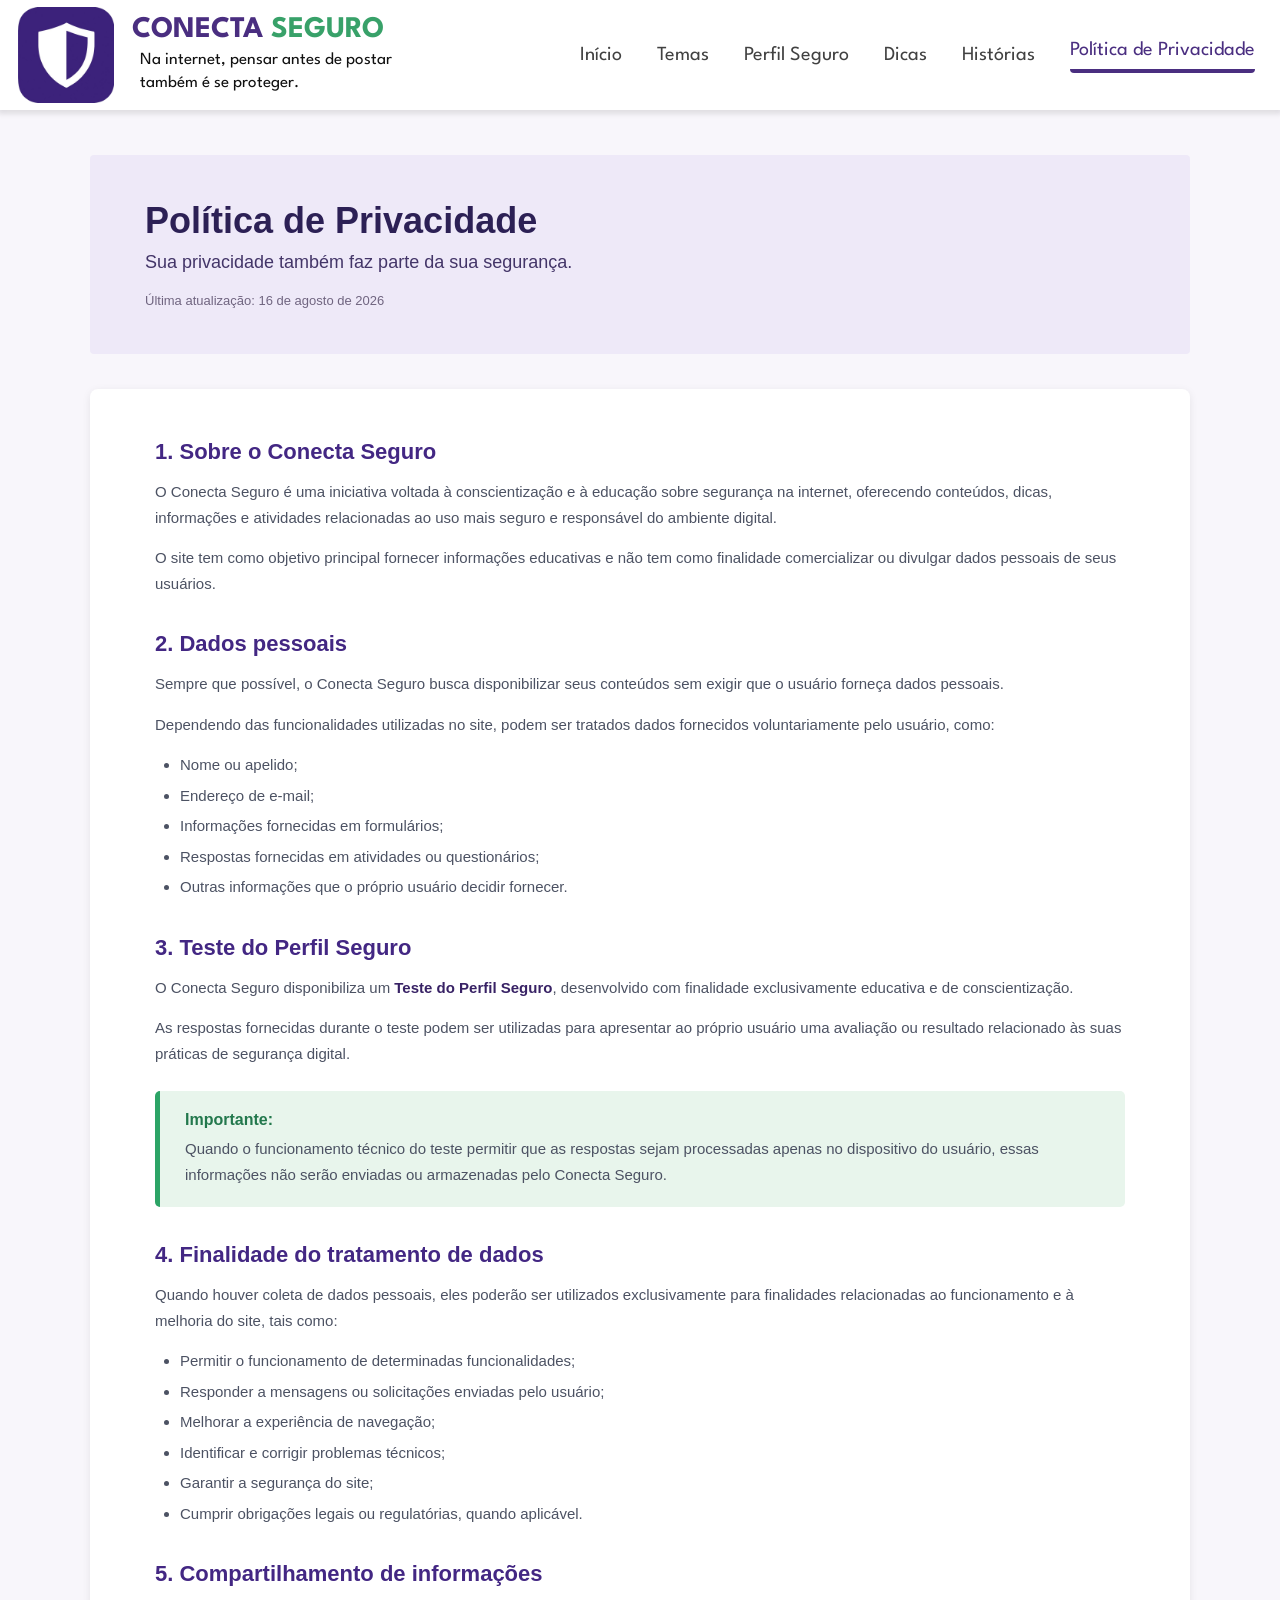
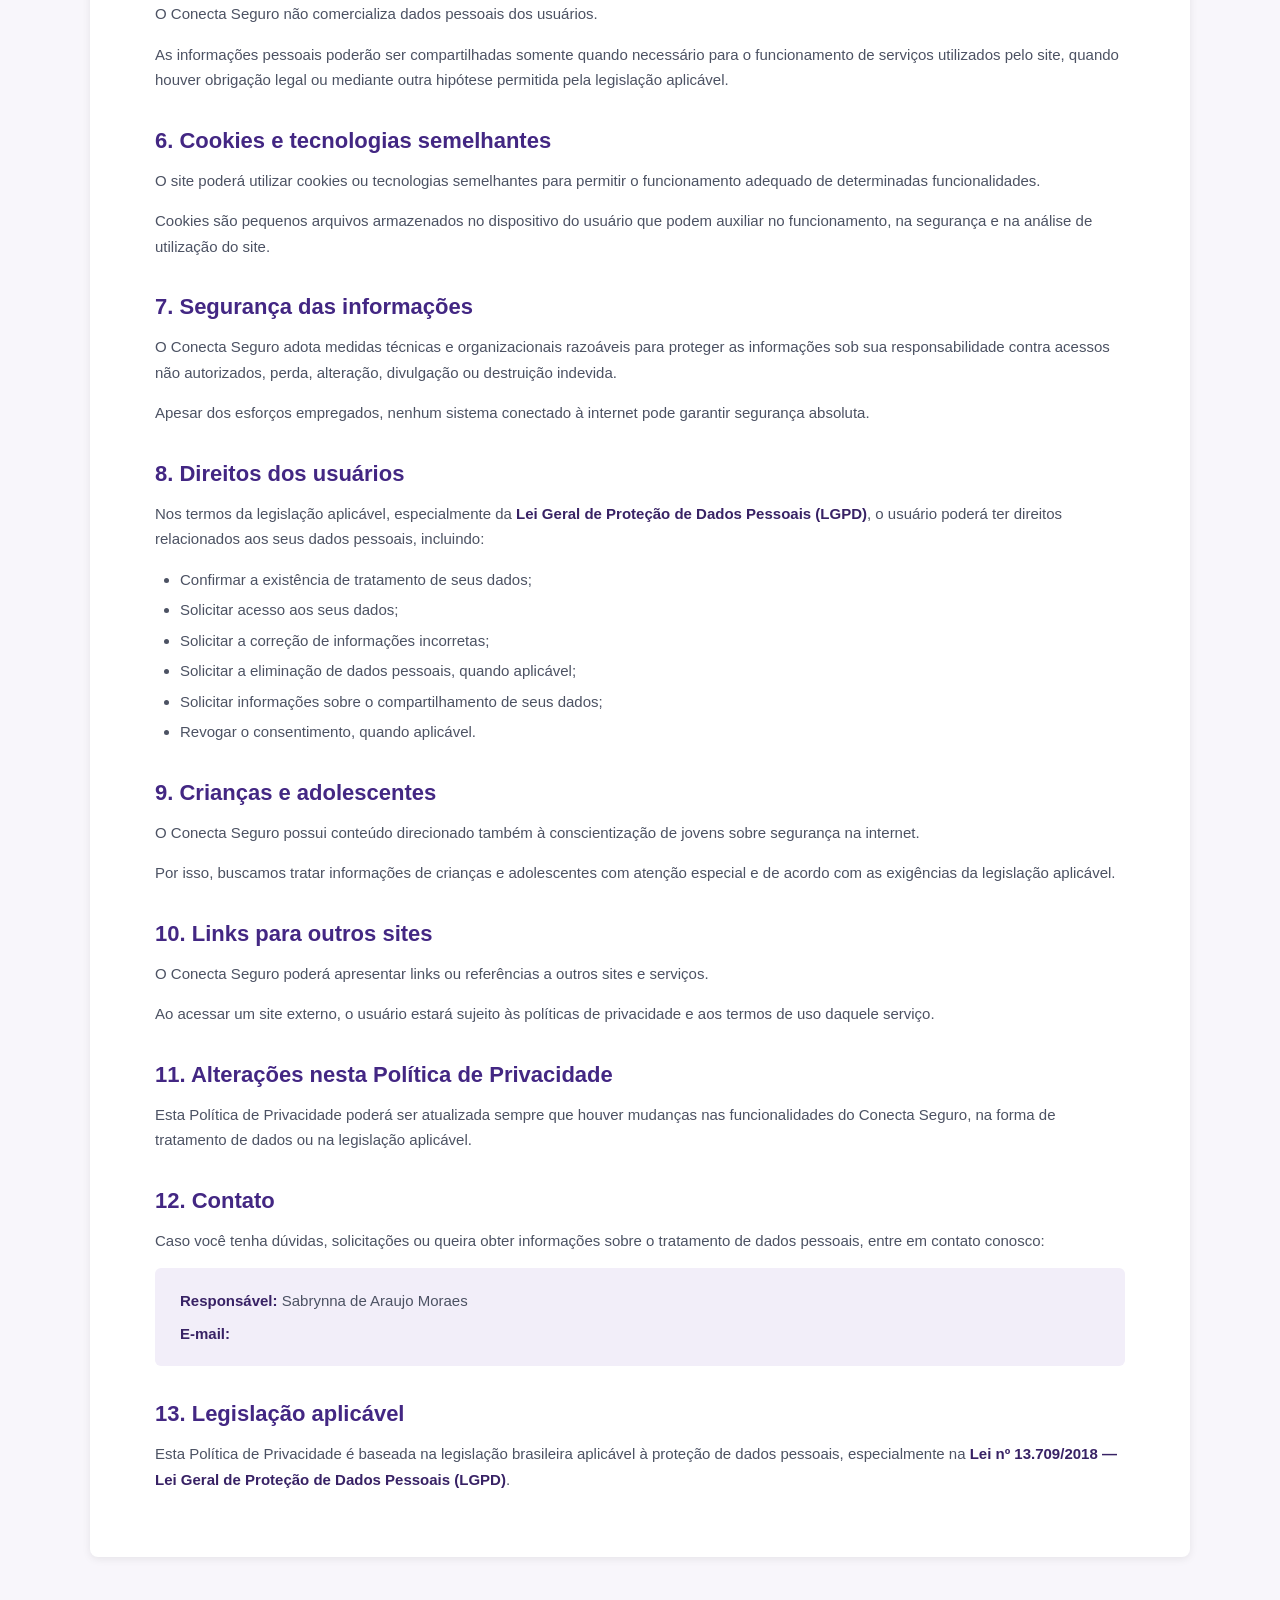
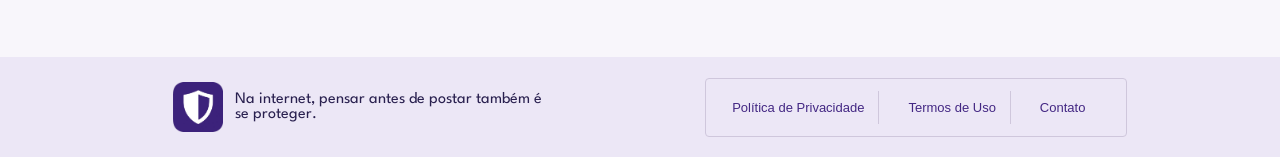
==== privacy-policy.html @ 0cd56d97 "Version 0.4" ====
<!DOCTYPE html>
<html lang="pt-BR">
<head>
    <meta charset="UTF-8">
    <meta name="viewport" content="width=device-width, initial-scale=1.0">

    <title>Política de Privacidade | Conecta Seguro</title>
    <link rel="stylesheet" href="css/nav-style.css">
    <link rel="stylesheet" href="css/footer-style.css">
    <link rel="stylesheet" href="css/privacy-policy-style.css">
</head>

<body>

    <!-- CABEÇALHO -->
    <nav>
        <box class="logo">
            <box class="logo-image">
                <img src="img/cs-logo.png">
            </box>
            <div class="logo-text">
                <h1>Conecta <b class="logo-text-color">Seguro</b></h1>
                <p class="logo-text">Na internet, pensar antes de postar também é se proteger.</p>
            </div>
        </box>
        <div class="menu">
            <a href="index.html">Início</a>
            <a href="#">Temas</a>
            <a href="#">Perfil Seguro</a>
            <a href="#">Dicas</a>
            <a href="#">Histórias</a>
            <a href="privacy-policy.html" class="active">Política de Privacidade</a>
        </div>
    </nav>


    <!-- CONTEÚDO -->
    <main class="privacy-container">

        <section class="privacy-header">

            <h1>Política de Privacidade</h1>

            <p>
                Sua privacidade também faz parte da sua segurança.
            </p>

            <span>
                Última atualização: 16 de agosto de 2026
            </span>

        </section>


        <section class="privacy-content">

            <h2>1. Sobre o Conecta Seguro</h2>

            <p>
                O Conecta Seguro é uma iniciativa voltada à conscientização
                e à educação sobre segurança na internet, oferecendo conteúdos,
                dicas, informações e atividades relacionadas ao uso mais seguro
                e responsável do ambiente digital.
            </p>

            <p>
                O site tem como objetivo principal fornecer informações
                educativas e não tem como finalidade comercializar ou divulgar
                dados pessoais de seus usuários.
            </p>


            <h2>2. Dados pessoais</h2>

            <p>
                Sempre que possível, o Conecta Seguro busca disponibilizar seus
                conteúdos sem exigir que o usuário forneça dados pessoais.
            </p>

            <p>
                Dependendo das funcionalidades utilizadas no site, podem ser
                tratados dados fornecidos voluntariamente pelo usuário, como:
            </p>

            <ul>
                <li>Nome ou apelido;</li>
                <li>Endereço de e-mail;</li>
                <li>Informações fornecidas em formulários;</li>
                <li>Respostas fornecidas em atividades ou questionários;</li>
                <li>Outras informações que o próprio usuário decidir fornecer.</li>
            </ul>


            <h2>3. Teste do Perfil Seguro</h2>

            <p>
                O Conecta Seguro disponibiliza um <strong>Teste do Perfil Seguro</strong>,
                desenvolvido com finalidade exclusivamente educativa e de
                conscientização.
            </p>

            <p>
                As respostas fornecidas durante o teste podem ser utilizadas
                para apresentar ao próprio usuário uma avaliação ou resultado
                relacionado às suas práticas de segurança digital.
            </p>

            <div class="info-box">
                <strong>Importante:</strong>

                <p>
                    Quando o funcionamento técnico do teste permitir que as
                    respostas sejam processadas apenas no dispositivo do usuário,
                    essas informações não serão enviadas ou armazenadas pelo
                    Conecta Seguro.
                </p>
            </div>


            <h2>4. Finalidade do tratamento de dados</h2>

            <p>
                Quando houver coleta de dados pessoais, eles poderão ser
                utilizados exclusivamente para finalidades relacionadas ao
                funcionamento e à melhoria do site, tais como:
            </p>

            <ul>
                <li>Permitir o funcionamento de determinadas funcionalidades;</li>
                <li>Responder a mensagens ou solicitações enviadas pelo usuário;</li>
                <li>Melhorar a experiência de navegação;</li>
                <li>Identificar e corrigir problemas técnicos;</li>
                <li>Garantir a segurança do site;</li>
                <li>Cumprir obrigações legais ou regulatórias, quando aplicável.</li>
            </ul>


            <h2>5. Compartilhamento de informações</h2>

            <p>
                O Conecta Seguro não comercializa dados pessoais dos usuários.
            </p>

            <p>
                As informações pessoais poderão ser compartilhadas somente
                quando necessário para o funcionamento de serviços utilizados
                pelo site, quando houver obrigação legal ou mediante outra
                hipótese permitida pela legislação aplicável.
            </p>


            <h2>6. Cookies e tecnologias semelhantes</h2>

            <p>
                O site poderá utilizar cookies ou tecnologias semelhantes para
                permitir o funcionamento adequado de determinadas funcionalidades.
            </p>

            <p>
                Cookies são pequenos arquivos armazenados no dispositivo do
                usuário que podem auxiliar no funcionamento, na segurança e na
                análise de utilização do site.
            </p>


            <h2>7. Segurança das informações</h2>

            <p>
                O Conecta Seguro adota medidas técnicas e organizacionais
                razoáveis para proteger as informações sob sua responsabilidade
                contra acessos não autorizados, perda, alteração, divulgação
                ou destruição indevida.
            </p>

            <p>
                Apesar dos esforços empregados, nenhum sistema conectado à
                internet pode garantir segurança absoluta.
            </p>


            <h2>8. Direitos dos usuários</h2>

            <p>
                Nos termos da legislação aplicável, especialmente da
                <strong>Lei Geral de Proteção de Dados Pessoais (LGPD)</strong>,
                o usuário poderá ter direitos relacionados aos seus dados
                pessoais, incluindo:
            </p>

            <ul>
                <li>Confirmar a existência de tratamento de seus dados;</li>
                <li>Solicitar acesso aos seus dados;</li>
                <li>Solicitar a correção de informações incorretas;</li>
                <li>Solicitar a eliminação de dados pessoais, quando aplicável;</li>
                <li>Solicitar informações sobre o compartilhamento de seus dados;</li>
                <li>Revogar o consentimento, quando aplicável.</li>
            </ul>


            <h2>9. Crianças e adolescentes</h2>

            <p>
                O Conecta Seguro possui conteúdo direcionado também à
                conscientização de jovens sobre segurança na internet.
            </p>

            <p>
                Por isso, buscamos tratar informações de crianças e adolescentes
                com atenção especial e de acordo com as exigências da legislação
                aplicável.
            </p>


            <h2>10. Links para outros sites</h2>

            <p>
                O Conecta Seguro poderá apresentar links ou referências a outros
                sites e serviços.
            </p>

            <p>
                Ao acessar um site externo, o usuário estará sujeito às políticas
                de privacidade e aos termos de uso daquele serviço.
            </p>


            <h2>11. Alterações nesta Política de Privacidade</h2>

            <p>
                Esta Política de Privacidade poderá ser atualizada sempre que
                houver mudanças nas funcionalidades do Conecta Seguro, na forma
                de tratamento de dados ou na legislação aplicável.
            </p>


            <h2>12. Contato</h2>

            <p>
                Caso você tenha dúvidas, solicitações ou queira obter informações
                sobre o tratamento de dados pessoais, entre em contato conosco:
            </p>

            <div class="contact-box">
                <p>
                    <strong>Responsável:</strong>
                    Sabrynna de Araujo Moraes
                </p>

                <p>
                    <strong>E-mail:</strong>
                    
                </p>
            </div>


            <h2>13. Legislação aplicável</h2>

            <p>
                Esta Política de Privacidade é baseada na legislação brasileira
                aplicável à proteção de dados pessoais, especialmente na
                <strong>Lei nº 13.709/2018 — Lei Geral de Proteção de Dados
                Pessoais (LGPD)</strong>.
            </p>

        </section>

    </main>


    <!-- RODAPÉ -->
    <footer>
        <div class="footer-content">
            <div class="footer-logo">
                <img src="img/cs-logo.png">
                <span>Na internet, pensar antes de postar também é se proteger.</span>
            </div>
            <div class="footer-links">
                <a href="privacy-policy.html">Política de Privacidade</a>
                <a href="#">Termos de Uso</a>
                <a href="#">Contato</a>
            </div>
        </div>
    </footer>

</body>
</html>
---- css/nav-style.css ----
@import url('https://fonts.googleapis.com/css2?family=League+Spartan:wght@100..900&display=swap');

* {
    margin: 0;
    padding: 0;
    box-sizing: border-box;
}

nav {
    display: flex;
    justify-content: space-between;
    width: 100%;
    height: 110px;
    background-color:#fff;
    box-shadow: 0px 2px 5px 2px rgba(0, 0, 0, 0.1);
}

nav .logo {
    display: flex;
    justify-content: center;
    align-items: center;
    width: 400px;
    height: 100%;
}

nav .logo .logo-image {
    width: max-content;
    height: 95%;
    padding: 4px 0px 4px 0px;
    margin: 0px 10px 0px 10px;
}

nav .logo .logo-image img {
    width: 100%;
    height: 100%;
}

nav .logo .logo-text {
    /* background-color: #ccc;*/
    width: 260px;
}

nav .logo .logo-text h1 {
    font-family: 'League Spartan', sans-serif;
    font-size: 30px;
    font-weight: bolder;
    text-transform: uppercase;
    color: #4a2e80;
}

    .logo-text-color {
        color: #38a169;
    }

nav .logo .logo-text p {
    font-family: 'League Spartan', sans-serif;
    font-size: 17px;
    font-weight: 400;
}

nav .menu {
    display: flex;
    justify-content: center;
    align-items: center;
    width: auto;
    height: 100%;
    padding: 10px;
}

nav .menu a {
    margin-right: 15px;
    text-decoration: none;
    color: #414141;
    font-size: 20px;
    font-family: 'League Spartan', sans-serif;
    transition: all 0.3s ease-in-out;
}

nav .menu a:hover {
    color: #4a2e80;
    font-weight: bold;
}

nav .menu .active {
    color: #4a2e80;
    border-bottom: 4px solid #4a2e80;
    border-radius: 4px;
    padding-top: 4px;
}

/* ===== MEDIA QUERIES - NAV RESPONSIVA ===== */

/* TABLET (768px e abaixo) */
@media (max-width: 768px) {
    nav {
        height: auto;
        flex-direction: column;
        align-items: center;
        padding: 10px 0;
    }

    nav .logo {
        width: 100%;
        flex-direction: column;
        margin-bottom: 10px;
    }

    nav .logo .logo-text {
        width: 100%;
        text-align: center;
    }

    nav .logo .logo-text h1 {
        font-size: 24px;
    }

    nav .logo .logo-text p {
        font-size: 13px;
    }

    nav .menu {
        width: 100%;
        flex-wrap: wrap;
        justify-content: center;
        gap: 10px;
    }

    nav .menu a {
        font-size: 16px;
        margin: 5px;
    }
}

/* MOBILE (480px e abaixo) */
@media (max-width: 480px) {
    nav {
        padding: 8px 0;
    }

    nav .logo {
        margin-bottom: 8px;
    }

    nav .logo .logo-image {
        height: 60px;
    }

    nav .logo .logo-text h1 {
        font-size: 18px;
    }

    nav .logo .logo-text p {
        font-size: 11px;
        line-height: 1.2;
    }

    nav .menu {
        gap: 5px;
    }

    nav .menu a {
        font-size: 13px;
        margin: 3px;
        padding: 5px;
    }
}
---- css/footer-style.css ----
@import url('https://fonts.googleapis.com/css2?family=League+Spartan:wght@100..900&display=swap');

footer {
    display: flex;
    justify-content: center;
    margin-top: 100px;
    width: 100%;
    height: 100px;
}

.footer-content {
    display: flex;
    justify-content: space-evenly;
    align-items: center;
    background-color: #ece7f6;
    width: 100%;
    height: 100%;
}

.footer-logo {
    display: flex;
    justify-content: center;
    align-items: center;
    width: 400px;
    height: 100%;
    padding-left: 20px;
}

.footer-logo img {
    width: 50px;
    height: 50px;
    margin-right: 12px;
}

.footer-logo span {
    font-family: "League Spartan", sans-serif;
}

.footer-links {
    border: 0.2px solid #ccc;
    padding: 12px;
    border-radius: 5px;
}

.footer-links > a {
    text-decoration: none;
    margin-right: 15px;
}

.footer-links {
    display: flex;

    border: 1px solid #cfc7dc;
    border-radius: 4px;

    overflow: hidden;
}

.footer-links a {
    color: #432783;

    text-decoration: none;

    font-size: 13px;

    padding: 9px 14px;

    border-right: 1px solid #cfc7dc;
}

.footer-links a:last-child {
    border-right: none;
}

.footer-links a:hover {
    background-color: #e4ddf0;
}

/* ===== MEDIA QUERIES - FOOTER RESPONSIVO ===== */

/* TABLET (768px e abaixo) */
@media (max-width: 768px) {
    footer {
        margin-top: 50px;
        height: auto;
    }

    .footer-content {
        flex-direction: column;
        padding: 20px;
        gap: 15px;
    }

    .footer-logo {
        width: 100%;
        justify-content: center;
        text-align: center;
        padding-left: 0;
    }

    .footer-logo img {
        margin-right: 10px;
    }

    .footer-logo span {
        font-size: 14px;
    }

    .footer-links {
        flex-wrap: wrap;
        justify-content: center;
    }

    .footer-links a {
        font-size: 12px;
        padding: 8px 10px;
        border-right: none;
        border-bottom: 1px solid #cfc7dc;
    }

    .footer-links a:last-child {
        border-bottom: none;
    }
}

/* MOBILE (480px e abaixo) */
@media (max-width: 480px) {
    footer {
        margin-top: 30px;
    }

    .footer-content {
        padding: 15px;
        gap: 12px;
    }

    .footer-logo img {
        width: 40px;
        height: 40px;
        margin-right: 8px;
    }

    .footer-logo span {
        font-size: 12px;
        line-height: 1.3;
    }

    .footer-links {
        flex-direction: column;
        align-items: stretch;
    }

    .footer-links a {
        font-size: 11px;
        padding: 10px;
        text-align: center;
        border-right: none;
        border-bottom: 1px solid #cfc7dc;
    }

    .footer-links a:last-child {
        border-bottom: none;
    }
}
---- css/privacy-policy-style.css ----
/* ================================
   POLÍTICA DE PRIVACIDADE
================================ */

* {
    margin: 0;
    padding: 0;
    box-sizing: border-box;
}

body {
    font-family: Arial, Helvetica, sans-serif;
    background-color: #f8f6fb;
    color: #29204f;
}


/* ================================
   CABEÇALHO
================================ */

.header {
    height: 88px;
    background-color: white;

    display: flex;
    align-items: center;
    justify-content: space-between;

    padding: 0 25px;

    box-shadow: 0 2px 6px rgba(0, 0, 0, 0.15);
}

.logo-area {
    display: flex;
    align-items: center;
}

.logo-area img {
    width: 76px;
    height: 76px;
    object-fit: contain;
}

.logo-text {
    margin-left: 8px;
}

.logo-text h1 {
    font-size: 22px;
    margin-bottom: 5px;
}

.logo-text h1 span {
    color: #432783;
}

.logo-text h1 strong {
    color: #27965c;
}

.logo-text p {
    color: #111;
    font-size: 12px;
    line-height: 1.3;
}

.menu {
    display: flex;
    gap: 20px;
}

.menu a {
    text-decoration: none;
    color: #333;
    font-size: 14px;
    padding: 10px 0;
}

.menu a:hover {
    color: #432783;
}


/* ================================
   CONTAINER
================================ */

.privacy-container {
    width: 90%;
    max-width: 1100px;

    margin: 45px auto 70px;
}


/* ================================
   CABEÇALHO DA PÁGINA
================================ */

.privacy-header {
    background-color: #eee9f8;

    padding: 45px 55px;

    border-radius: 4px;

    margin-bottom: 35px;
}

.privacy-header h1 {
    color: #2c2055;
    font-size: 36px;
    font-weight: 800;

    margin-bottom: 10px;
}

.privacy-header p {
    font-size: 18px;
    color: #433568;

    margin-bottom: 18px;
}

.privacy-header span {
    font-size: 13px;
    color: #706580;
}


/* ================================
   CONTEÚDO
================================ */

.privacy-content {
    background-color: white;

    padding: 50px 65px;

    border-radius: 8px;

    box-shadow: 0 2px 8px rgba(0, 0, 0, 0.08);
}

.privacy-content h2 {
    color: #432783;

    font-size: 22px;

    margin-top: 35px;
    margin-bottom: 14px;
}

.privacy-content h2:first-child {
    margin-top: 0;
}

.privacy-content p {
    color: #4c5263;

    font-size: 15px;

    line-height: 1.7;

    margin-bottom: 15px;
}

.privacy-content strong {
    color: #382265;
}

.privacy-content ul {
    margin: 10px 0 20px 25px;
}

.privacy-content li {
    color: #4c5263;

    font-size: 15px;

    line-height: 1.7;

    margin-bottom: 5px;
}


/* ================================
   CAIXA DE INFORMAÇÃO
================================ */

.info-box {
    background-color: #e8f5ec;

    border-left: 5px solid #2ca466;

    padding: 20px 25px;

    margin: 25px 0;

    border-radius: 5px;
}

.info-box strong {
    color: #23784d;
}

.info-box p {
    margin-top: 7px;
    margin-bottom: 0;
}


/* ================================
   CONTATO
================================ */

.contact-box {
    background-color: #f2eef9;

    padding: 20px 25px;

    border-radius: 6px;

    margin-top: 15px;
}

.contact-box p {
    margin-bottom: 7px;
}

.contact-box p:last-child {
    margin-bottom: 0;
}


/* ================================
   RODAPÉ
================================ */

.footer {
    min-height: 110px;

    background-color: #eee9f8;

    display: flex;
    align-items: center;
    justify-content: space-between;

    padding: 20px 20%;
}

.footer-logo {
    display: flex;
    align-items: center;
}
.footer-logo p {
    color: #111;

    font-size: 12px;

    line-height: 1.4;
}

.footer-links {
    display: flex;

    border: 1px solid #cfc7dc;
    border-radius: 4px;

    overflow: hidden;
}

.footer-links a {
    color: #432783;

    text-decoration: none;

    font-size: 13px;

    padding: 9px 14px;

    border-right: 1px solid #cfc7dc;
}

.footer-links a:last-child {
    border-right: none;
}

.footer-links a:hover {
    background-color: #e4ddf0;
}


/* ================================
   RESPONSIVIDADE
================================ */

@media (max-width: 800px) {

    .header {
        height: auto;

        padding: 12px 18px;

        flex-direction: column;
        gap: 12px;
    }

    .menu {
        gap: 12px;

        flex-wrap: wrap;

        justify-content: center;
    }

    .menu a {
        font-size: 13px;
    }

    .privacy-container {
        width: 94%;

        margin-top: 25px;
    }

    .privacy-header {
        padding: 30px 25px;
    }

    .privacy-header h1 {
        font-size: 28px;
    }

    .privacy-content {
        padding: 30px 25px;
    }

    .footer {
        padding: 25px;

        flex-direction: column;

        gap: 20px;

        align-items: flex-start;
    }

    .footer-links {
        width: 100%;
    }

    .footer-links a {
        flex: 1;

        text-align: center;

        font-size: 11px;
        padding: 9px 5px;
    }
}
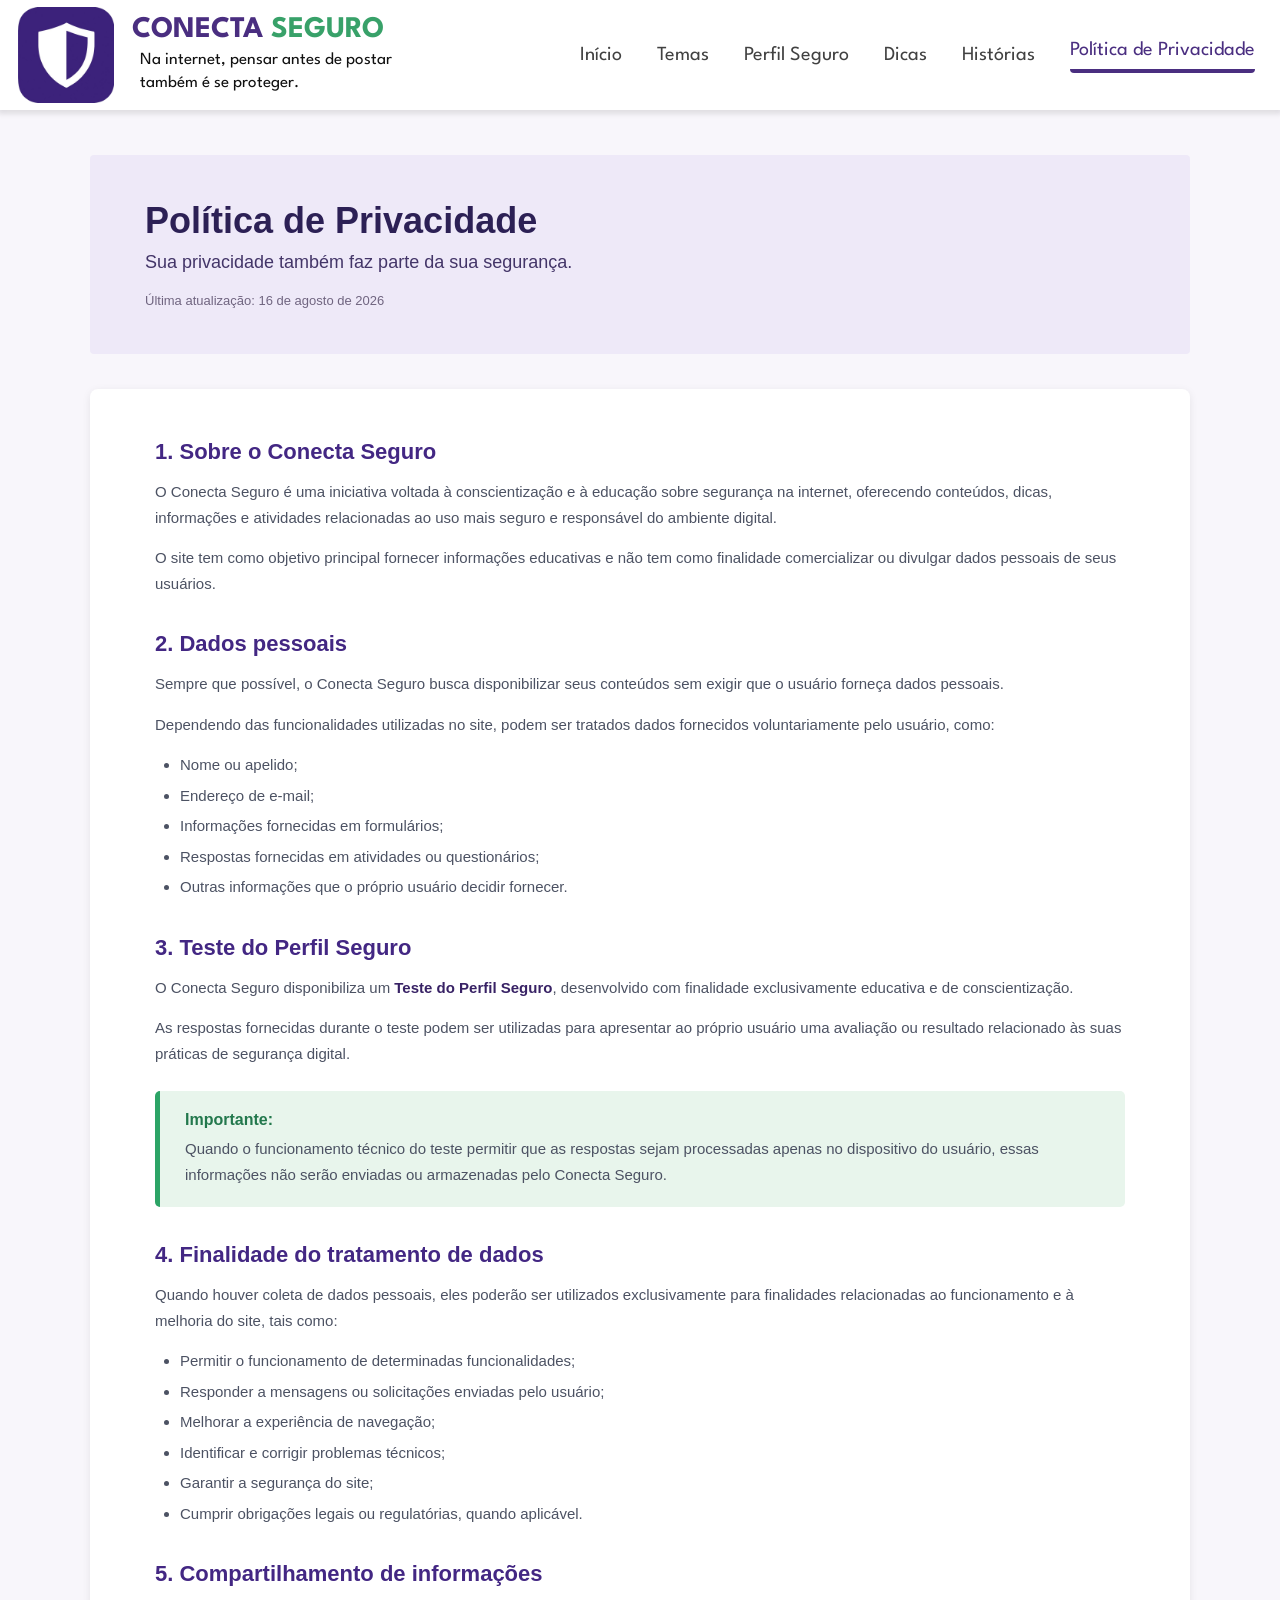
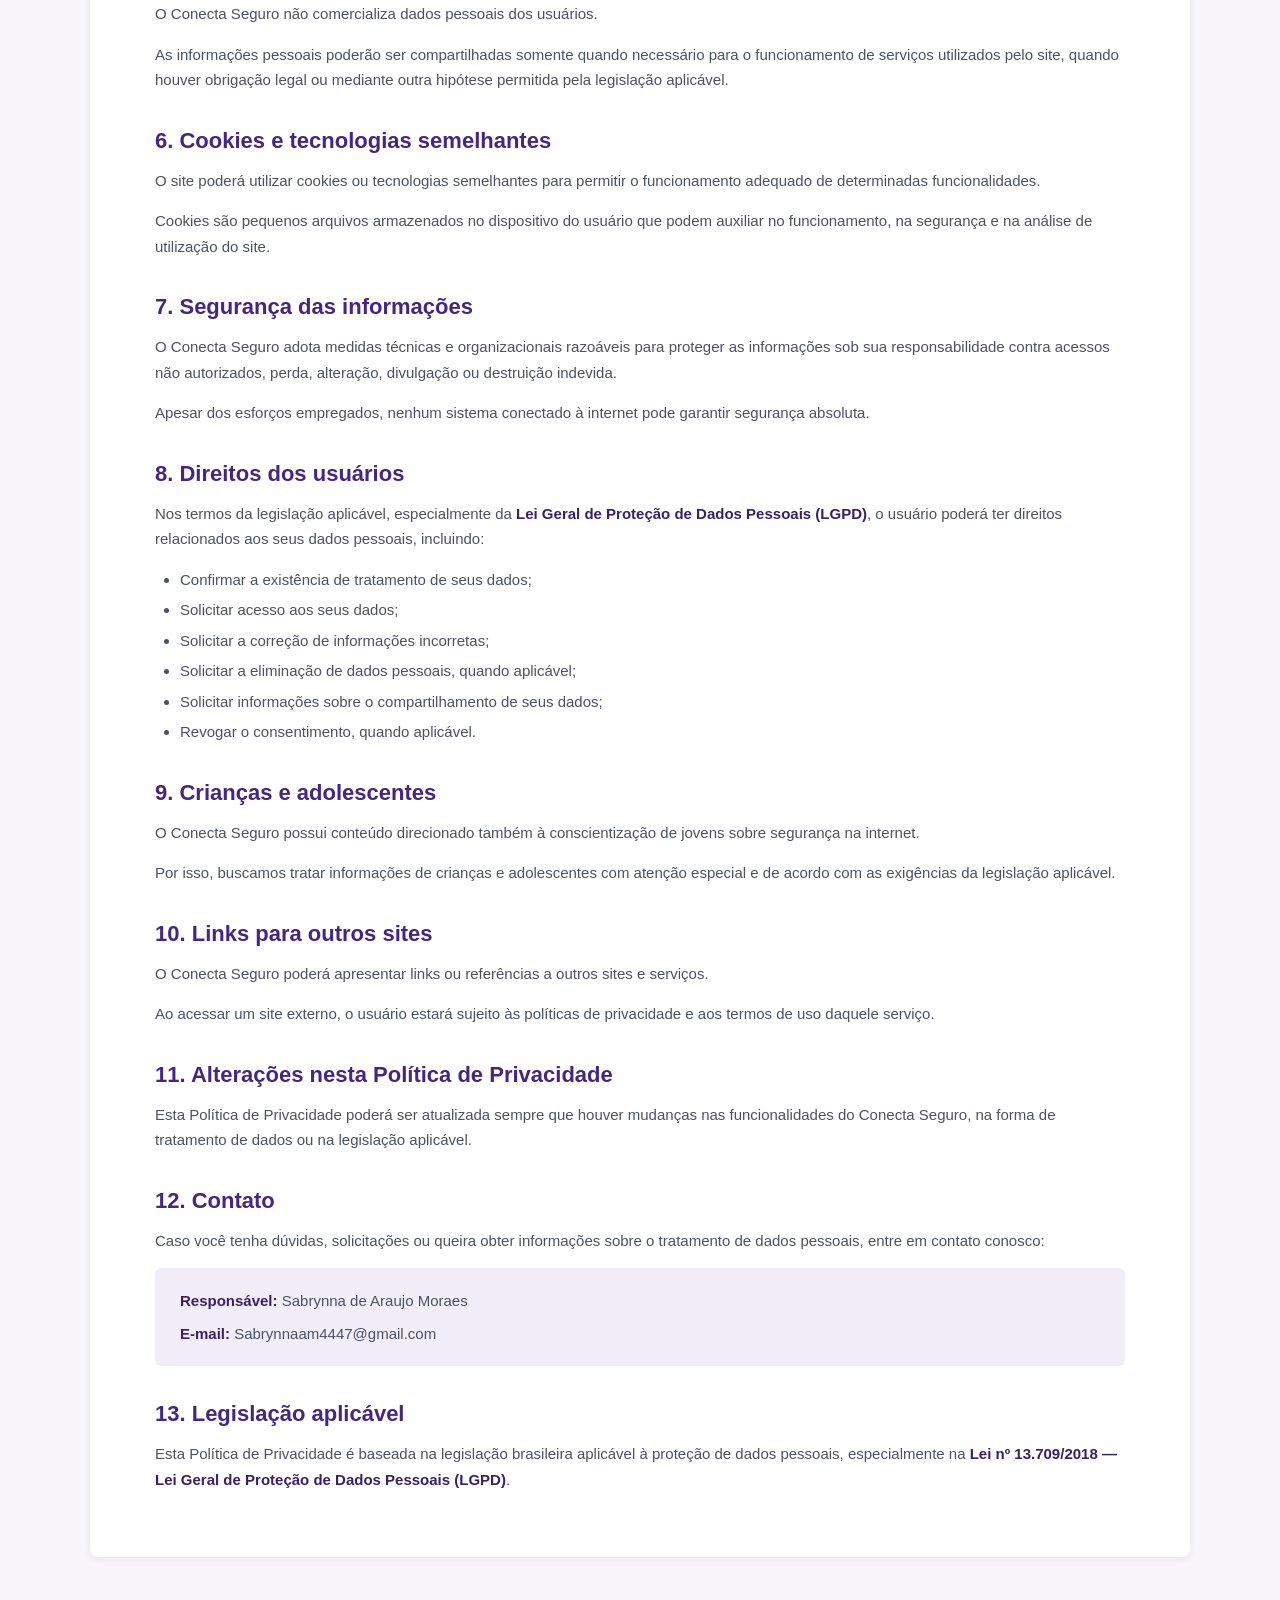
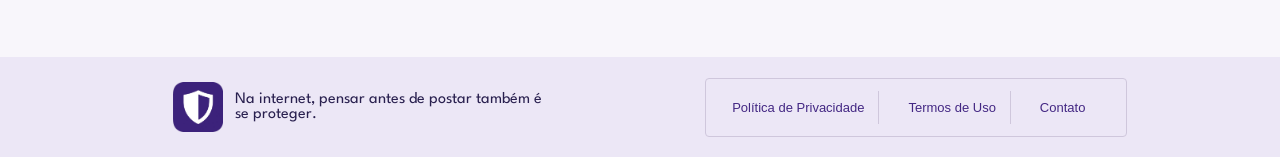
==== commit 205cefe6: "E-mail change" ====
--- a/privacy-policy.html
+++ b/privacy-policy.html
@@ -248,7 +248,7 @@
 
                 <p>
                     <strong>E-mail:</strong>
-                    
+                    Sabrynnaam4447@gmail.com
                 </p>
             </div>
 
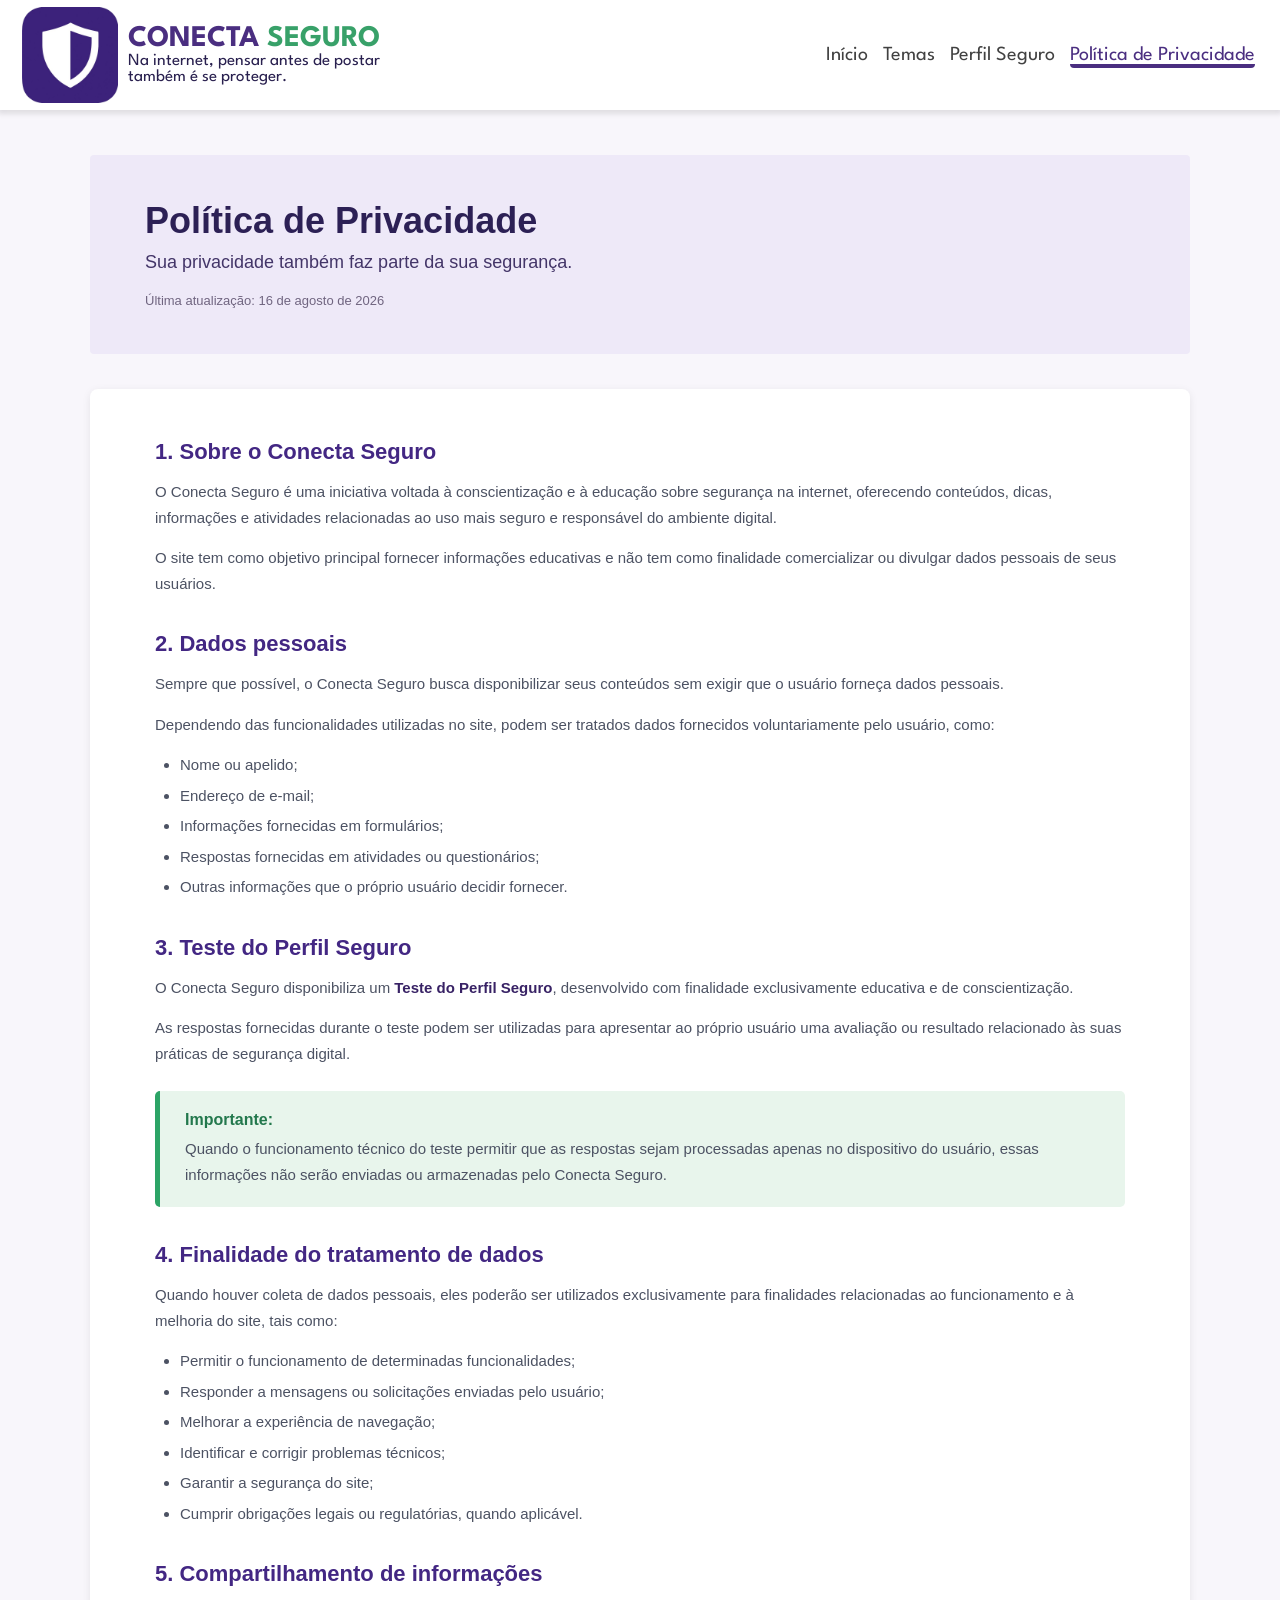
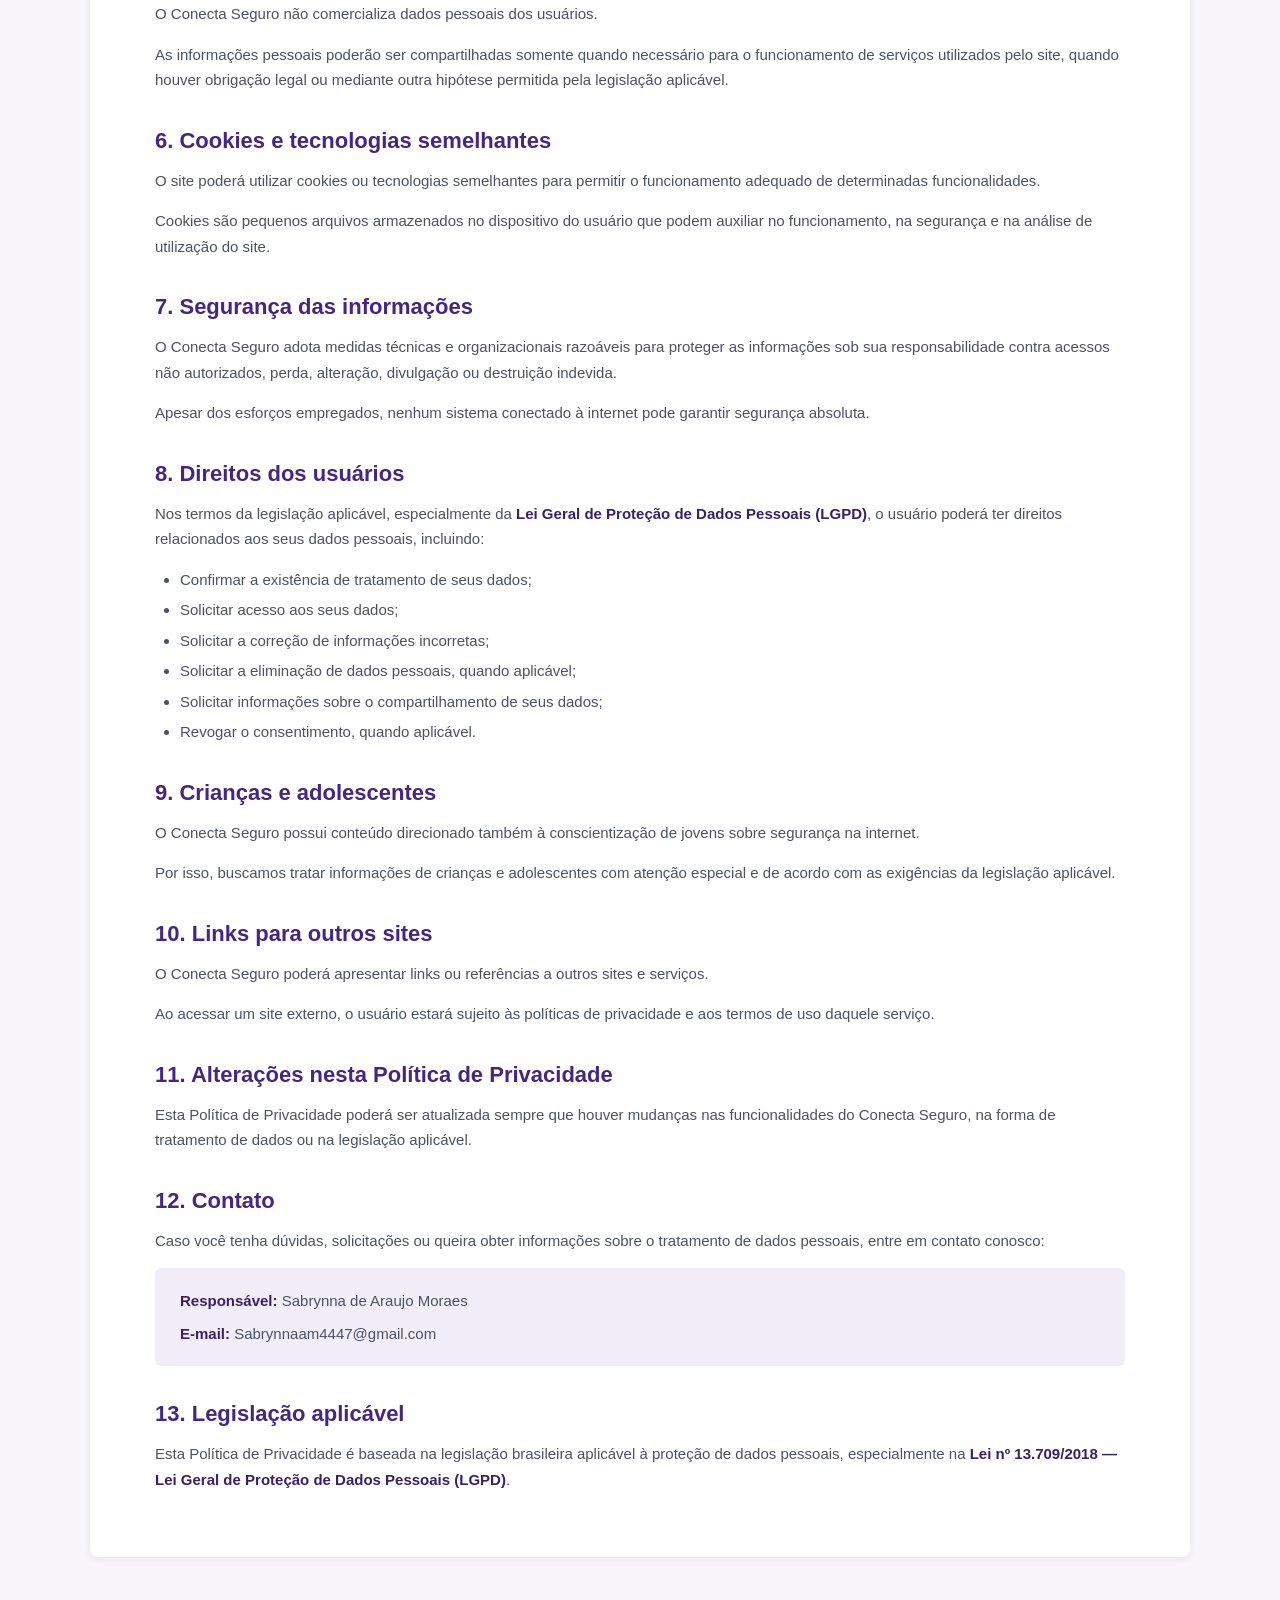
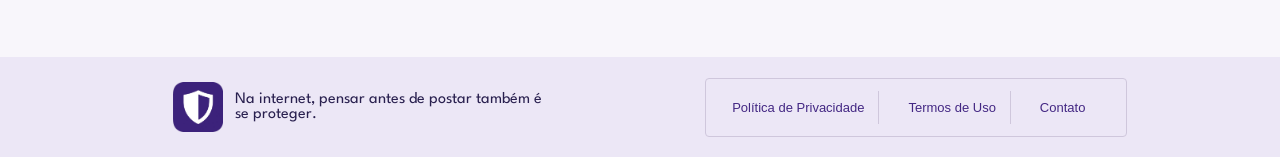
==== commit a87231fa: "Version 0.5" ====
--- a/privacy-policy.html
+++ b/privacy-policy.html
@@ -8,6 +8,7 @@
     <link rel="stylesheet" href="css/nav-style.css">
     <link rel="stylesheet" href="css/footer-style.css">
     <link rel="stylesheet" href="css/privacy-policy-style.css">
+    <link rel="stylesheet" href="css/page-transition.css">
 </head>
 
 <body>
@@ -27,8 +28,6 @@
             <a href="index.html">Início</a>
             <a href="#">Temas</a>
             <a href="#">Perfil Seguro</a>
-            <a href="#">Dicas</a>
-            <a href="#">Histórias</a>
             <a href="privacy-policy.html" class="active">Política de Privacidade</a>
         </div>
     </nav>
@@ -282,5 +281,6 @@
         </div>
     </footer>
 
+    <script src="js/pageload.js"></script>
 </body>
 </html>
--- a/css/privacy-policy-style.css
+++ b/css/privacy-policy-style.css
@@ -16,74 +16,6 @@
 
 
 /* ================================
-   CABEÇALHO
-================================ */
-
-.header {
-    height: 88px;
-    background-color: white;
-
-    display: flex;
-    align-items: center;
-    justify-content: space-between;
-
-    padding: 0 25px;
-
-    box-shadow: 0 2px 6px rgba(0, 0, 0, 0.15);
-}
-
-.logo-area {
-    display: flex;
-    align-items: center;
-}
-
-.logo-area img {
-    width: 76px;
-    height: 76px;
-    object-fit: contain;
-}
-
-.logo-text {
-    margin-left: 8px;
-}
-
-.logo-text h1 {
-    font-size: 22px;
-    margin-bottom: 5px;
-}
-
-.logo-text h1 span {
-    color: #432783;
-}
-
-.logo-text h1 strong {
-    color: #27965c;
-}
-
-.logo-text p {
-    color: #111;
-    font-size: 12px;
-    line-height: 1.3;
-}
-
-.menu {
-    display: flex;
-    gap: 20px;
-}
-
-.menu a {
-    text-decoration: none;
-    color: #333;
-    font-size: 14px;
-    padding: 10px 0;
-}
-
-.menu a:hover {
-    color: #432783;
-}
-
-
-/* ================================
    CONTAINER
 ================================ */
 
--- a/css/page-transition.css
+++ b/css/page-transition.css
@@ -0,0 +1,12 @@
+body {
+    opacity: 0;
+    transition: opacity 0.7s ease;
+}
+
+body.fade-out {
+    opacity: 0;
+}
+
+body.page-loaded {
+    opacity: 1;
+}
